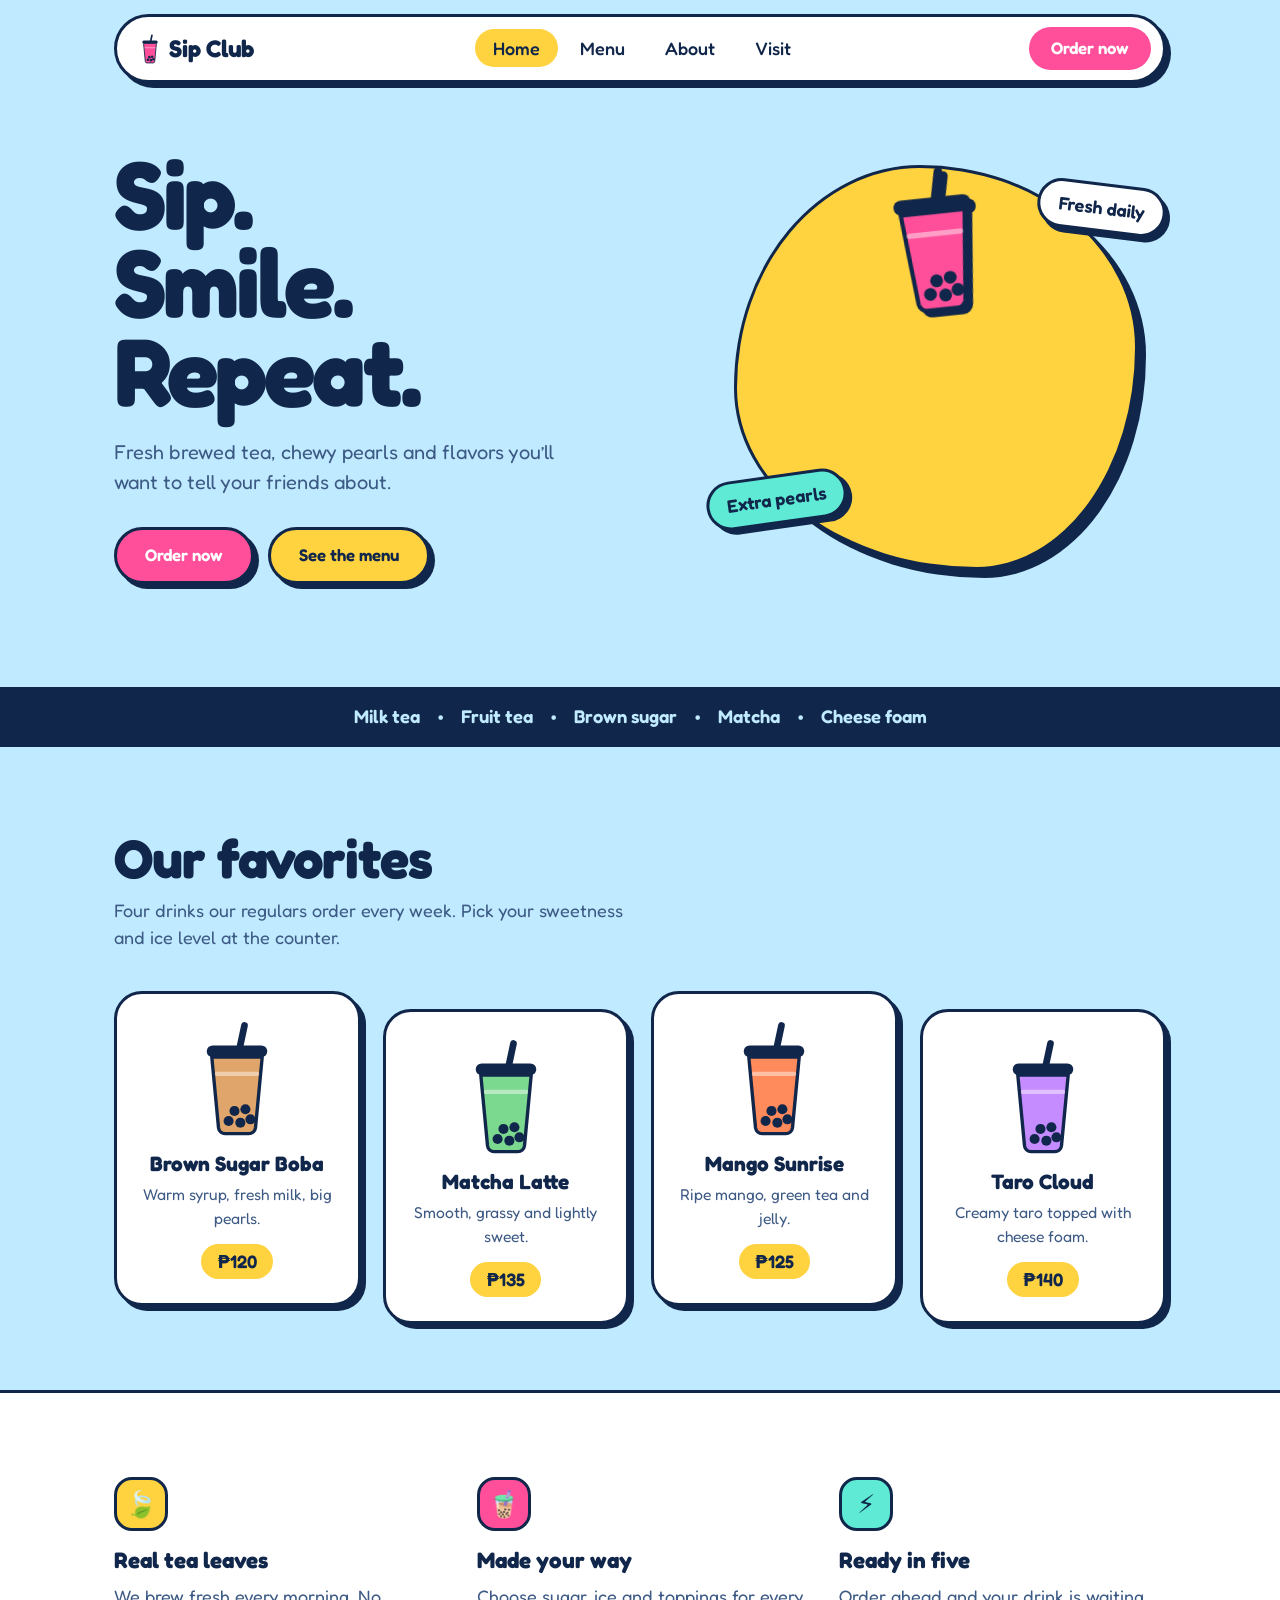
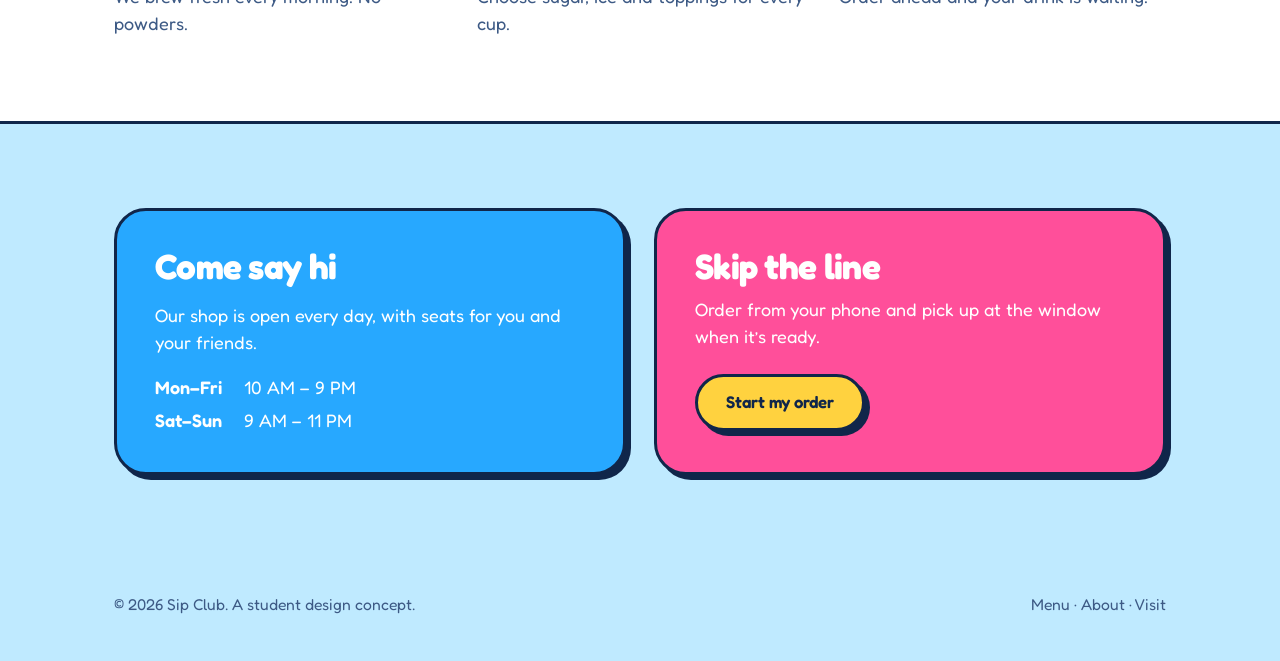
==== projects/sip-club/index.html @ f91cb50f "a" ====
<!DOCTYPE html>
<html lang="en">
<head>
<meta charset="utf-8">
<meta name="viewport" content="width=device-width, initial-scale=1, viewport-fit=cover">
<title>Sip Club – Bubble tea, made fresh</title>
<link href="https://fonts.googleapis.com/css2?family=Fredoka:wght@400;500;600;700&display=swap" rel="stylesheet">
<style>
:root{
  --bg:#bfeaff; --paper:#ffffff; --ink:#10264a; --mute:#3d5a85;
  --sun:#ffd23f; --pink:#ff4f9a; --sky:#27a8ff; --mint:#5eead4;
  --shadow:#10264a;
  box-sizing:border-box; color-scheme:light;
  padding-top:env(safe-area-inset-top,0px); padding-bottom:env(safe-area-inset-bottom,0px);
}
@media (prefers-color-scheme:dark){:root:not([data-theme="light"]){
  --bg:#0f2547; --paper:#17335f; --ink:#f2f8ff; --mute:#a9c4ec; --shadow:#04101f; color-scheme:dark;}}
:root[data-theme="dark"]{--bg:#0f2547; --paper:#17335f; --ink:#f2f8ff; --mute:#a9c4ec; --shadow:#04101f; color-scheme:dark}
*,*::before,*::after{box-sizing:inherit}
html{scroll-padding-top:env(safe-area-inset-top,0px);scroll-behavior:smooth}
body{margin:0;background:var(--bg);color:var(--ink);font:400 18px/1.5 Fredoka,"Trebuchet MS",system-ui,sans-serif;overflow-x:hidden}
a{color:inherit;text-decoration:none}
:focus-visible{outline:3px solid var(--pink);outline-offset:3px}
.wrap{max-width:1100px;margin:0 auto;padding:0 24px}
.pop{border:3px solid var(--shadow);box-shadow:5px 5px 0 var(--shadow)}
.btn{display:inline-block;padding:13px 28px;border-radius:999px;font-weight:600;font-size:1.05rem;background:var(--pink);color:#fff;transition:transform .12s,box-shadow .12s}
.btn:hover{transform:translate(2px,2px);box-shadow:3px 3px 0 var(--shadow)}
.btn.alt{background:var(--sun);color:#10264a}

/* nav */
nav{position:sticky;top:0;z-index:5;padding:14px 0}
nav .wrap{display:flex;align-items:center;gap:20px;background:var(--paper);border-radius:999px;padding:10px 12px 10px 22px;max-width:1052px}
.logo{font-weight:700;font-size:1.5rem;letter-spacing:-.01em;display:flex;align-items:center;gap:8px}
.logo svg{width:22px;height:30px;color:var(--pink)}
nav ul{display:flex;gap:4px;list-style:none;margin:0 auto;padding:0}
nav ul a{padding:8px 18px;border-radius:999px;font-weight:500}
nav ul a:hover,nav ul a.on{background:var(--sun);color:#10264a}
nav .btn{padding:9px 22px;box-shadow:none;border:0}

/* hero */
.hero{padding:40px 0 90px}
.hero .wrap{display:grid;grid-template-columns:1.1fr .9fr;gap:30px;align-items:center}
h1{font-size:clamp(3rem,8vw,6rem);line-height:.92;letter-spacing:-.03em;font-weight:700;margin:0 0 22px}
.hero p{font-size:1.25rem;color:var(--mute);max-width:24em;margin:0 0 30px}
.cta{display:flex;gap:14px;flex-wrap:wrap}
.stage{position:relative;aspect-ratio:1;max-width:460px;margin-left:auto;width:100%}
.blob{position:absolute;inset:6%;background:var(--sun);border-radius:46% 54% 40% 60%/55% 45% 55% 45%;border:3px solid var(--shadow);box-shadow:8px 8px 0 var(--shadow)}
.stage .big{position:absolute;left:24%;top:6%;width:52%;color:var(--pink);transform:rotate(-6deg);filter:drop-shadow(5px 5px 0 var(--shadow))}
.sticker{position:absolute;padding:8px 18px;border-radius:999px;font-weight:600;background:var(--paper);transform:rotate(7deg)}
.s1{right:0;top:10%}.s2{left:0;bottom:16%;transform:rotate(-8deg);background:var(--mint);color:#10264a}

/* marquee-free strip */
.strip{background:var(--ink);color:var(--bg);padding:16px 0;font-weight:600;font-size:1.15rem;overflow:hidden;white-space:nowrap;text-align:center}
.strip span{margin:0 18px}

section{padding:84px 0}
h2{font-size:clamp(2.2rem,5vw,3.4rem);line-height:1;letter-spacing:-.02em;margin:0 0 12px;font-weight:700}
.lead{color:var(--mute);margin:0 0 40px;max-width:30em}

/* menu */
.menu{display:grid;grid-template-columns:repeat(4,1fr);gap:22px}
.drink{background:var(--paper);border-radius:28px;padding:22px 20px 24px;text-align:center}
.drink:nth-child(2){transform:translateY(18px)}.drink:nth-child(4){transform:translateY(18px)}
.drink svg{width:84px;height:118px;margin:4px auto 10px;display:block}
.drink h3{margin:0;font-size:1.3rem}
.drink p{margin:4px 0 14px;color:var(--mute);font-size:.98rem}
.price{display:inline-block;padding:4px 16px;border-radius:999px;background:var(--sun);color:#10264a;font-weight:600}

/* why */
.why{background:var(--paper);border-block:3px solid var(--shadow)}
.why .wrap{display:grid;grid-template-columns:repeat(3,1fr);gap:36px}
.why h3{margin:12px 0 6px;font-size:1.4rem}
.why p{margin:0;color:var(--mute)}
.dot{width:54px;height:54px;border-radius:18px;display:grid;place-items:center;font-size:1.6rem;border:3px solid var(--shadow)}

/* visit */
.visit .wrap{display:grid;grid-template-columns:1fr 1fr;gap:28px}
.box{border-radius:32px;padding:38px}
.hours{background:var(--sky);color:#fff}
.hours h2{font-size:2.2rem}
.hours dl{margin:18px 0 0;display:grid;grid-template-columns:auto 1fr;gap:6px 22px}
.hours dt{font-weight:600}.hours dd{margin:0}
.order{background:var(--pink);color:#fff}
.order h2{font-size:2.2rem}.order p{margin:0 0 24px}
footer{padding:34px 0 44px;font-size:.98rem;color:var(--mute)}
footer .wrap{display:flex;flex-wrap:wrap;gap:16px;justify-content:space-between}

@media (max-width:860px){
  nav ul{display:none}nav .btn{margin-left:auto}
  .hero .wrap,.visit .wrap,.why .wrap{grid-template-columns:1fr}
  .stage{margin:0 auto}
  .menu{grid-template-columns:repeat(2,1fr)}
  .drink:nth-child(n){transform:none}
  section{padding:60px 0}
}
@media (max-width:480px){.menu{grid-template-columns:1fr}}
@media (prefers-reduced-motion:reduce){*{transition:none!important;scroll-behavior:auto!important}}
</style>
</head>
<body>
<svg width="0" height="0" style="position:absolute" aria-hidden="true">
  <symbol id="cup" viewBox="0 0 100 140">
    <rect x="52" y="2" width="8" height="40" rx="4" fill="#10264a" transform="rotate(12 56 20)"/>
    <rect x="14" y="30" width="72" height="14" rx="7" fill="#10264a"/>
    <path d="M20 44h60l-8 84a8 8 0 0 1-8 7H36a8 8 0 0 1-8-7z" fill="currentColor" stroke="#10264a" stroke-width="4" stroke-linejoin="round"/>
    <path d="M26 64h48" stroke="#fff" stroke-opacity=".45" stroke-width="5" stroke-linecap="round"/>
    <g fill="#10264a"><circle cx="40" cy="120" r="6"/><circle cx="54" cy="122" r="6"/><circle cx="66" cy="118" r="6"/><circle cx="47" cy="108" r="6"/><circle cx="60" cy="106" r="6"/></g>
  </symbol>
</svg>

<nav>
  <div class="wrap pop">
    <a class="logo" href="#top"><svg><use href="#cup"/></svg>Sip Club</a>
    <ul>
      <li><a class="on" href="#top">Home</a></li>
      <li><a href="#menu">Menu</a></li>
      <li><a href="#why">About</a></li>
      <li><a href="#visit">Visit</a></li>
    </ul>
    <a class="btn" href="#visit">Order now</a>
  </div>
</nav>

<header class="hero" id="top">
  <div class="wrap">
    <div>
      <h1>Sip.<br>Smile.<br>Repeat.</h1>
      <p>Fresh brewed tea, chewy pearls and flavors you’ll want to tell your friends about.</p>
      <div class="cta">
        <a class="btn pop" href="#visit">Order now</a>
        <a class="btn alt pop" href="#menu">See the menu</a>
      </div>
    </div>
    <div class="stage" aria-hidden="true">
      <div class="blob"></div>
      <svg class="big"><use href="#cup"/></svg>
      <span class="sticker s1 pop">Fresh daily</span>
      <span class="sticker s2 pop">Extra pearls</span>
    </div>
  </div>
</header>

<div class="strip" aria-hidden="true"><span>Milk tea</span>•<span>Fruit tea</span>•<span>Brown sugar</span>•<span>Matcha</span>•<span>Cheese foam</span></div>

<section id="menu">
  <div class="wrap">
    <h2>Our favorites</h2>
    <p class="lead">Four drinks our regulars order every week. Pick your sweetness and ice level at the counter.</p>
    <div class="menu">
      <article class="drink pop"><svg style="color:#e0a56a"><use href="#cup"/></svg><h3>Brown Sugar Boba</h3><p>Warm syrup, fresh milk, big pearls.</p><span class="price">₱120</span></article>
      <article class="drink pop"><svg style="color:#7bd88f"><use href="#cup"/></svg><h3>Matcha Latte</h3><p>Smooth, grassy and lightly sweet.</p><span class="price">₱135</span></article>
      <article class="drink pop"><svg style="color:#ff8a5b"><use href="#cup"/></svg><h3>Mango Sunrise</h3><p>Ripe mango, green tea and jelly.</p><span class="price">₱125</span></article>
      <article class="drink pop"><svg style="color:#c58cff"><use href="#cup"/></svg><h3>Taro Cloud</h3><p>Creamy taro topped with cheese foam.</p><span class="price">₱140</span></article>
    </div>
  </div>
</section>

<section class="why" id="why">
  <div class="wrap">
    <div><div class="dot" style="background:var(--sun)">🍃</div><h3>Real tea leaves</h3><p>We brew fresh every morning. No powders.</p></div>
    <div><div class="dot" style="background:var(--pink)">🧋</div><h3>Made your way</h3><p>Choose sugar, ice and toppings for every cup.</p></div>
    <div><div class="dot" style="background:var(--mint)">⚡</div><h3>Ready in five</h3><p>Order ahead and your drink is waiting.</p></div>
  </div>
</section>

<section class="visit" id="visit">
  <div class="wrap">
    <div class="box hours pop">
      <h2>Come say hi</h2>
      <p>Our shop is open every day, with seats for you and your friends.</p>
      <dl><dt>Mon–Fri</dt><dd>10 AM – 9 PM</dd><dt>Sat–Sun</dt><dd>9 AM – 11 PM</dd></dl>
    </div>
    <div class="box order pop">
      <h2>Skip the line</h2>
      <p>Order from your phone and pick up at the window when it’s ready.</p>
      <a class="btn alt pop" href="#top">Start my order</a>
    </div>
  </div>
</section>

<footer>
  <div class="wrap"><span>© 2026 Sip Club. A student design concept.</span><span>Menu · About · Visit</span></div>
</footer>
</body>
</html>
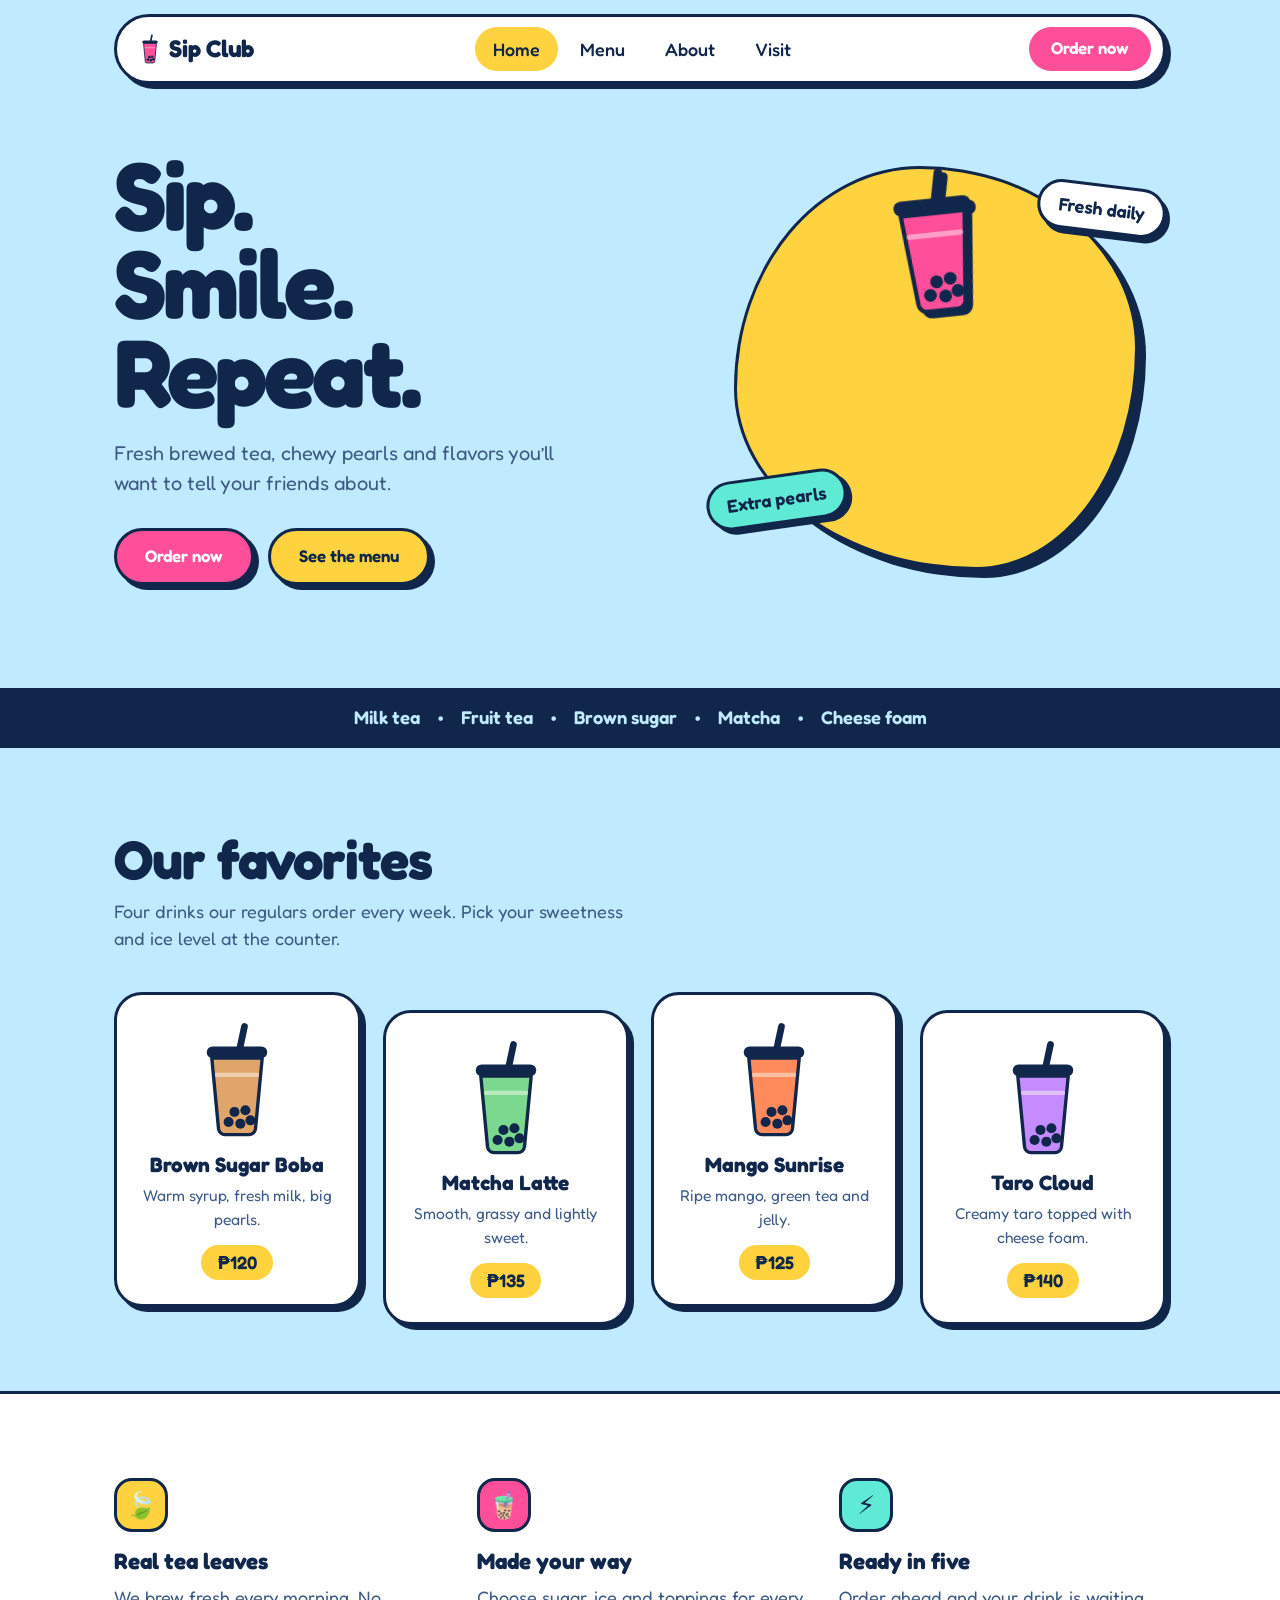
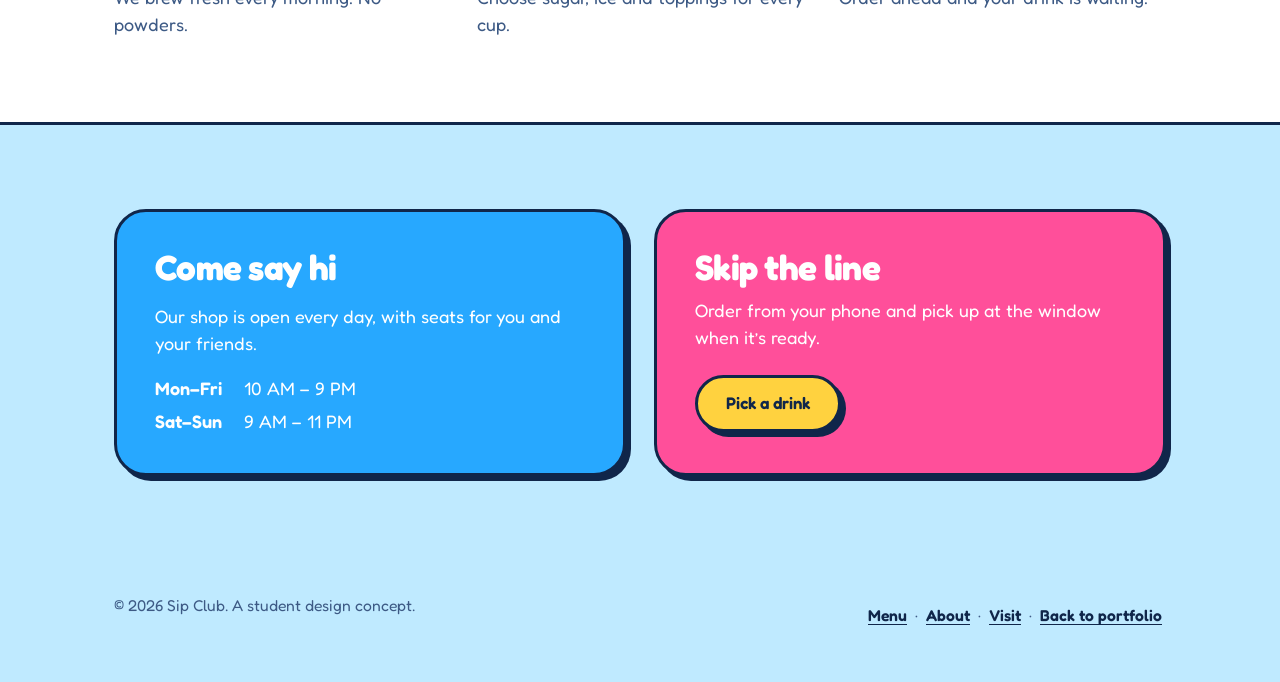
==== commit d1395475: "Update" ====
--- a/projects/sip-club/index.html
+++ b/projects/sip-club/index.html
@@ -33,7 +33,7 @@
 .logo{font-weight:700;font-size:1.5rem;letter-spacing:-.01em;display:flex;align-items:center;gap:8px}
 .logo svg{width:22px;height:30px;color:var(--pink)}
 nav ul{display:flex;gap:4px;list-style:none;margin:0 auto;padding:0}
-nav ul a{padding:8px 18px;border-radius:999px;font-weight:500}
+nav ul a{padding:8px 18px;border-radius:999px;font-weight:500;min-height:44px;display:inline-flex;align-items:center}
 nav ul a:hover,nav ul a.on{background:var(--sun);color:#10264a}
 nav .btn{padding:9px 22px;box-shadow:none;border:0}
 
@@ -94,6 +94,8 @@
   section{padding:60px 0}
 }
 @media (max-width:480px){.menu{grid-template-columns:1fr}}
+.flinks a{display:inline-block;padding:10px 4px;text-decoration:underline;text-underline-offset:3px;font-weight:600;color:var(--ink)}
+.btn{min-height:44px}
 @media (prefers-reduced-motion:reduce){*{transition:none!important;scroll-behavior:auto!important}}
 </style>
 </head>
@@ -173,13 +175,13 @@
     <div class="box order pop">
       <h2>Skip the line</h2>
       <p>Order from your phone and pick up at the window when it’s ready.</p>
-      <a class="btn alt pop" href="#top">Start my order</a>
+      <a class="btn alt pop" href="#menu">Pick a drink</a>
     </div>
   </div>
 </section>
 
 <footer>
-  <div class="wrap"><span>© 2026 Sip Club. A student design concept.</span><span>Menu · About · Visit</span></div>
+  <div class="wrap"><span>© 2026 Sip Club. A student design concept.</span><span class="flinks"><a href="#menu">Menu</a> · <a href="#why">About</a> · <a href="#visit">Visit</a> · <a href="../../index.html#projects">Back to portfolio</a></span></div>
 </footer>
 </body>
 </html>
